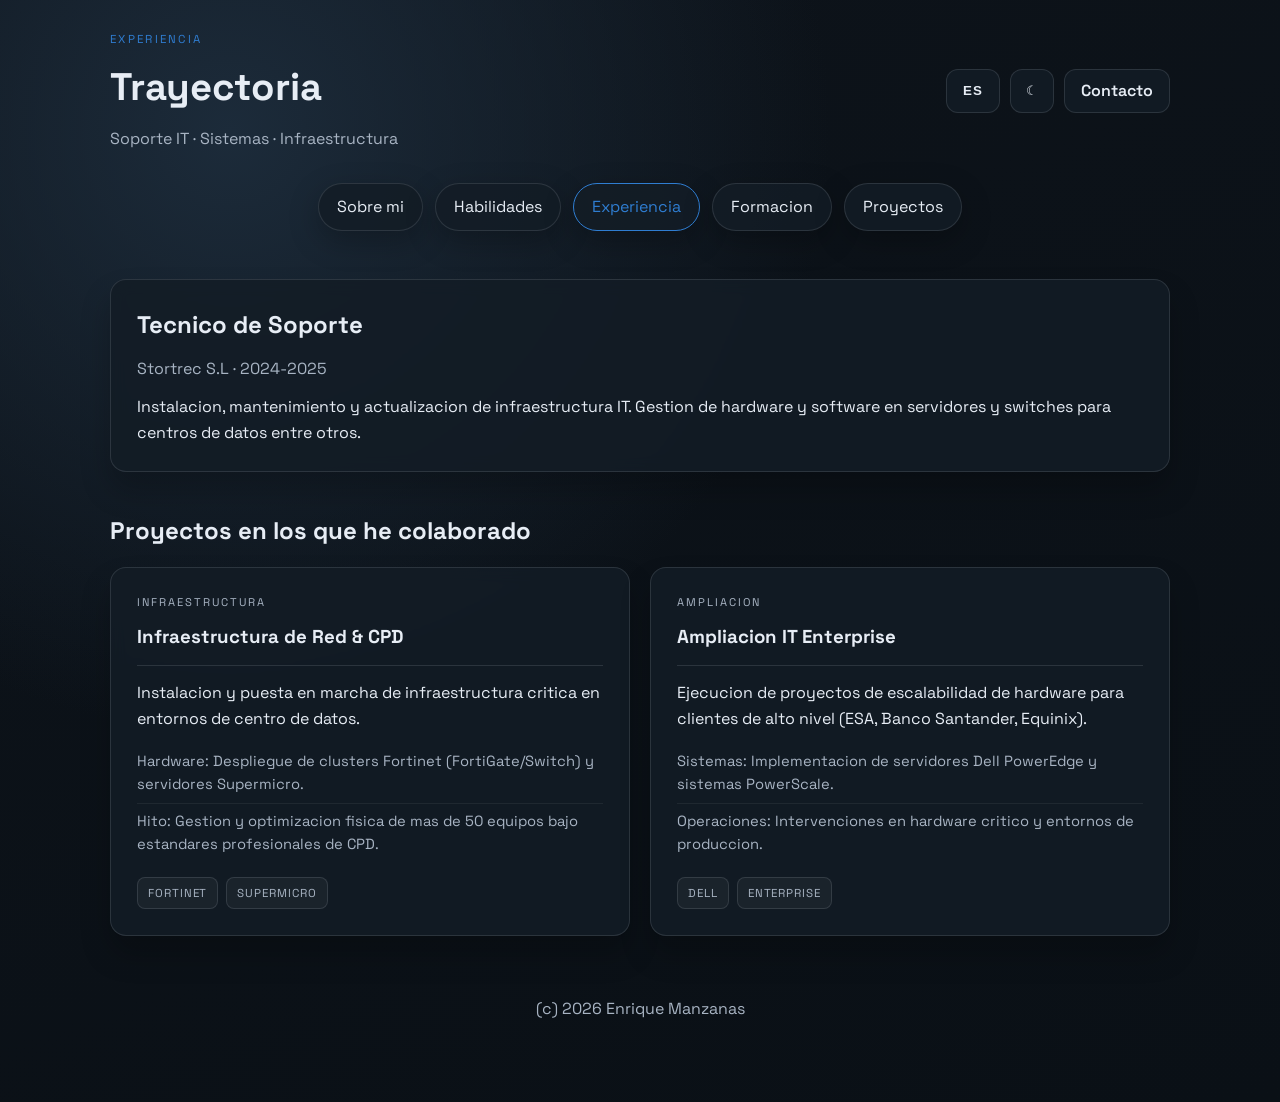
==== experiencia.html @ 2b767cfe "Portfolio personal v1" ====
﻿<!DOCTYPE html>
<html lang="es">
<head>
  <meta charset="UTF-8" />
  <meta name="viewport" content="width=device-width, initial-scale=1.0" />
  <title>Experiencia | Enrique Manzanas</title>
  <meta name="description" content="Experiencia profesional en soporte IT e infraestructura." />
  <link rel="stylesheet" href="styles/style.css" />
</head>
<body>
  <header class="site-header">
    <div class="container header-grid">
      <div>
        <p class="tag" data-lang-es="Experiencia" data-lang-en="Experience">Experiencia</p>
        <h1 data-lang-es="Trayectoria" data-lang-en="Career">Trayectoria</h1>
        <p class="subtitle" data-lang-es="Soporte IT &#183; Sistemas &#183; Infraestructura" data-lang-en="IT Support &#183; Systems &#183; Infrastructure">Soporte IT &#183; Sistemas &#183; Infraestructura</p>
      </div>
      <div class="header-actions">
        <button id="langBtn" class="lang-btn" type="button" aria-label="Cambiar idioma" title="Cambiar idioma">
          <span class="lang-label">ES</span>
        </button>
        <button id="themeBtn" class="theme-btn" type="button" aria-label="Cambiar a modo claro u oscuro" title="Cambiar tema">
          <span class="theme-icon" aria-hidden="true">&#9789;</span>
        </button>
        <a class="contact-btn" href="mailto:enriquemanz.1991@gmail.com?subject=Contacto%20desde%20portfolio" aria-label="Contacto por correo" title="Contacto" data-lang-es="Contacto" data-lang-en="Contact">Contacto</a>
      </div>
    </div>
    <nav class="floating-tabs" aria-label="Navegacion principal">
      <a class="tab" href="sobre-mi.html" data-lang-es="Sobre mi" data-lang-en="About me">Sobre mi</a>
      <a class="tab" href="habilidades.html" data-lang-es="Habilidades" data-lang-en="Skills">Habilidades</a>
      <a class="tab active" href="experiencia.html" data-lang-es="Experiencia" data-lang-en="Experience">Experiencia</a>
      <a class="tab" href="formacion.html" data-lang-es="Formacion" data-lang-en="Education">Formacion</a>
      <a class="tab" href="proyectos.html" data-lang-es="Proyectos" data-lang-en="Projects">Proyectos</a>
    </nav>
  </header>

  <main class="container">
    <section class="grid">
      <article class="card">
        <h2 data-lang-es="Tecnico de Soporte" data-lang-en="Support Technician">Tecnico de Soporte</h2>
        <p class="card-meta">Stortrec S.L &#183; 2024-2025</p>
        <p data-lang-es="Instalacion, mantenimiento y actualizacion de infraestructura IT. Gestion de hardware y software en servidores y switches para centros de datos entre otros."
           data-lang-en="Installation, maintenance, and upgrade of IT infrastructure. Hardware and software management on servers and switches for data centres, among others.">
          Instalacion, mantenimiento y actualizacion de infraestructura IT. Gestion de hardware y software en servidores y switches para centros de datos entre otros.
        </p>
      </article>
    </section>

    <section>
      <h2 class="section-title" data-lang-es="Proyectos en los que he colaborado" data-lang-en="Professional Projects">Proyectos Profesionales</h2>
      <div class="pro-grid">
        <article class="pro-card">
          <p class="pro-label" data-lang-es="Infraestructura" data-lang-en="Infrastructure">Infraestructura</p>
          <h3 data-lang-es="Infraestructura de Red & CPD" data-lang-en="Network & Data Centre Infrastructure">Infraestructura de Red & CPD</h3>
          <hr class="pro-divider" />
          <p data-lang-es="Instalacion y puesta en marcha de infraestructura critica en entornos de centro de datos."
             data-lang-en="Installation and commissioning of critical infrastructure in data centre environments.">
            Instalacion y puesta en marcha de infraestructura critica en entornos de centro de datos.
          </p>
          <ul class="pro-list">
            <li data-lang-es="Hardware: Despliegue de clusters Fortinet (FortiGate/Switch) y servidores Supermicro."
                data-lang-en="Hardware: Deployment of Fortinet clusters (FortiGate/Switch) and Supermicro servers.">
              Hardware: Despliegue de clusters Fortinet (FortiGate/Switch) y servidores Supermicro.
            </li>
            <li data-lang-es="Hito: Gestion y optimizacion fisica de mas de 50 equipos bajo estandares profesionales de CPD."
                data-lang-en="Milestone: Physical management and optimisation of 50+ devices under professional data centre standards.">
              Hito: Gestion y optimizacion fisica de mas de 50 equipos bajo estandares profesionales de CPD.
            </li>
          </ul>
          <div class="tag-row">
            <span class="tag-pill">Fortinet</span>
            <span class="tag-pill">Supermicro</span>
          </div>
        </article>

        <article class="pro-card">
          <p class="pro-label" data-lang-es="Ampliacion" data-lang-en="Expansion">Ampliacion</p>
          <h3 data-lang-es="Ampliacion IT Enterprise" data-lang-en="Enterprise IT Expansion">Ampliacion IT Enterprise</h3>
          <hr class="pro-divider" />
          <p data-lang-es="Ejecucion de proyectos de escalabilidad de hardware para clientes de alto nivel (ESA, Banco Santander, Equinix)."
             data-lang-en="Execution of hardware scalability projects for top-tier clients (ESA, Banco Santander, Equinix).">
            Ejecucion de proyectos de escalabilidad de hardware para clientes de alto nivel (ESA, Banco Santander, Equinix).
          </p>
          <ul class="pro-list">
            <li data-lang-es="Sistemas: Implementacion de servidores Dell PowerEdge y sistemas PowerScale."
                data-lang-en="Systems: Implementation of Dell PowerEdge servers and PowerScale systems.">
              Sistemas: Implementacion de servidores Dell PowerEdge y sistemas PowerScale.
            </li>
            <li data-lang-es="Operaciones: Intervenciones en hardware critico y entornos de produccion."
                data-lang-en="Operations: Interventions on critical hardware and production environments.">
              Operaciones: Intervenciones en hardware critico y entornos de produccion.
            </li>
          </ul>
          <div class="tag-row">
            <span class="tag-pill">Dell</span>
            <span class="tag-pill">Enterprise</span>
          </div>
        </article>
      </div>
    </section>
  </main>

  <footer class="site-footer">
    <div class="container">
      <p>(c) 2026 Enrique Manzanas</p>
    </div>
  </footer>

  <script src="scripts/theme.js" defer></script>
  <script src="scripts/lang.js" defer></script>
</body>
</html>
---- styles/style.css ----
@import url("https://fonts.googleapis.com/css2?family=Space+Grotesk:wght@400;600;700&display=swap");

:root {
  --bg: #0d131a;
  --bg-soft: #151e29;
  --card: rgba(19, 28, 38, 0.86);
  --text: #e7edf5;
  --muted: #a8b4c3;
  --accent: #2f7dd1;
  --border: rgba(231, 237, 245, 0.12);
}

html[data-theme="light"] {
  --bg: #f4f7fb;
  --bg-soft: #e7edf4;
  --card: rgba(255, 255, 255, 0.96);
  --text: #1b2430;
  --muted: #4a5a6b;
  --accent: #1f5fae;
  --border: rgba(27, 36, 48, 0.12);
}

* {
  box-sizing: border-box;
  margin: 0;
  padding: 0;
}

body {
  font-family: "Space Grotesk", "Segoe UI", sans-serif;
  color: var(--text);
  background: radial-gradient(circle at 18% 12%, #1c2b3a 0%, transparent 42%),
              linear-gradient(160deg, var(--bg) 0%, #0a1016 100%);
  min-height: 100vh;
  line-height: 1.6;
}

.container {
  max-width: 1100px;
  margin: 0 auto;
  padding: 0 20px 40px;
}

.site-header {
  padding: 30px 0 10px;
}

.header-grid {
  display: flex;
  justify-content: space-between;
  align-items: center;
  gap: 20px;
  padding: 0 20px;
}

.header-actions {
  display: inline-flex;
  align-items: center;
  gap: 10px;
}

.tag {
  text-transform: uppercase;
  letter-spacing: 0.2em;
  font-size: 0.72rem;
  color: var(--accent);
}

h1 {
  font-size: 2.4rem;
  margin: 8px 0;
}

.subtitle {
  color: var(--muted);
  font-size: 1rem;
}

.theme-btn {
  border: 1px solid var(--border);
  background: var(--card);
  color: var(--text);
  width: 44px;
  height: 44px;
  border-radius: 12px;
  cursor: pointer;
  transition: transform 0.2s, border-color 0.2s;
}

.lang-btn {
  border: 1px solid var(--border);
  background: var(--card);
  color: var(--text);
  height: 44px;
  min-width: 54px;
  border-radius: 12px;
  cursor: pointer;
  padding: 0 12px;
  font-weight: 600;
  letter-spacing: 0.08em;
  transition: transform 0.2s, border-color 0.2s;
}

.lang-btn:hover {
  transform: translateY(-2px);
  border-color: var(--accent);
}

.contact-btn {
  border: 1px solid var(--border);
  background: var(--card);
  color: var(--text);
  height: 44px;
  border-radius: 12px;
  padding: 0 16px;
  font-weight: 600;
  text-decoration: none;
  display: inline-flex;
  align-items: center;
  justify-content: center;
  transition: transform 0.2s, border-color 0.2s;
}

.contact-btn:hover {
  transform: translateY(-2px);
  border-color: var(--accent);
}

.theme-btn:hover {
  transform: translateY(-2px);
  border-color: var(--accent);
}

.floating-tabs {
  margin: 20px auto 0;
  display: flex;
  flex-wrap: wrap;
  justify-content: center;
  gap: 12px;
  padding: 12px;
}

.tab {
  text-decoration: none;
  color: var(--text);
  padding: 10px 18px;
  border-radius: 999px;
  border: 1px solid var(--border);
  background: var(--card);
  box-shadow: 0 10px 30px rgba(0, 0, 0, 0.25);
  transition: transform 0.2s, border-color 0.2s;
}

.tab:hover {
  transform: translateY(-2px);
  border-color: var(--accent);
}

.tab.active {
  border-color: var(--accent);
  color: var(--accent);
}

.hero {
  margin-top: 30px;
}

.card {
  background: var(--card);
  border: 1px solid var(--border);
  border-radius: 16px;
  padding: 26px;
  backdrop-filter: blur(8px);
  box-shadow: 0 18px 30px rgba(0, 0, 0, 0.22);
}

.card h2 {
  margin-bottom: 12px;
}

.card-meta {
  margin-bottom: 12px;
  color: var(--muted);
}

.legend {
  display: flex;
  gap: 16px;
  margin: 16px 0 8px;
  flex-wrap: wrap;
  font-size: 0.9rem;
  color: var(--muted);
}

.legend-item {
  display: inline-flex;
  align-items: center;
  gap: 8px;
}

.legend-dot {
  width: 12px;
  height: 12px;
  border-radius: 999px;
  display: inline-block;
}

.legend-dot.learning {
  background: #f0b429;
}

.legend-dot.mastered {
  background: #37b679;
}

.skill-tags {
  display: flex;
  flex-wrap: wrap;
  gap: 8px;
  margin-top: 12px;
}

.skill-tag {
  font-size: 0.8rem;
  font-weight: 600;
  padding: 6px 10px;
  border-radius: 999px;
  border: 1px solid var(--border);
  background: var(--card);
}

.skill-tag.learning {
  background: rgba(240, 180, 41, 0.18);
  border-color: rgba(240, 180, 41, 0.55);
  color: #f0b429;
}

.skill-tag.mastered {
  background: rgba(55, 182, 121, 0.18);
  border-color: rgba(55, 182, 121, 0.55);
  color: #37b679;
}

.grid {
  display: grid;
  grid-template-columns: repeat(auto-fit, minmax(240px, 1fr));
  gap: 20px;
  margin-top: 26px;
}

.section-title {
  font-size: 1.5rem;
  margin: 40px 0 16px;
}

.split {
  display: grid;
  grid-template-columns: repeat(auto-fit, minmax(260px, 1fr));
  gap: 20px;
}

.pro-grid {
  display: grid;
  grid-template-columns: repeat(auto-fit, minmax(280px, 1fr));
  gap: 20px;
}

.pro-card {
  background: var(--card);
  border: 1px solid var(--border);
  border-radius: 16px;
  padding: 26px;
  backdrop-filter: blur(8px);
  box-shadow: 0 18px 30px rgba(0, 0, 0, 0.22);
}

.pro-label {
  text-transform: uppercase;
  letter-spacing: 0.18em;
  font-size: 0.7rem;
  color: var(--muted);
  margin-bottom: 10px;
}

.pro-divider {
  border: none;
  border-top: 1px solid var(--border);
  margin: 14px 0;
}

.pro-list {
  list-style: none;
  padding-left: 0;
  margin: 12px 0;
}

.pro-list li {
  padding: 6px 0;
  border-bottom: 1px solid rgba(255, 255, 255, 0.06);
  color: var(--muted);
  font-size: 0.92rem;
}

.pro-list li:last-child {
  border-bottom: none;
}

.tag-row {
  display: flex;
  gap: 8px;
  margin-top: 14px;
  flex-wrap: wrap;
}

.tag-pill {
  font-size: 0.72rem;
  text-transform: uppercase;
  letter-spacing: 0.08em;
  padding: 6px 10px;
  border-radius: 8px;
  border: 1px solid var(--border);
  color: var(--muted);
  background: rgba(255, 255, 255, 0.04);
}

.site-footer {
  text-align: center;
  padding: 20px 0 40px;
  color: var(--muted);
}

@media (max-width: 768px) {
  .header-grid {
    flex-direction: column;
    align-items: flex-start;
  }

  h1 {
    font-size: 2rem;
  }

  .floating-tabs {
    justify-content: flex-start;
  }
}
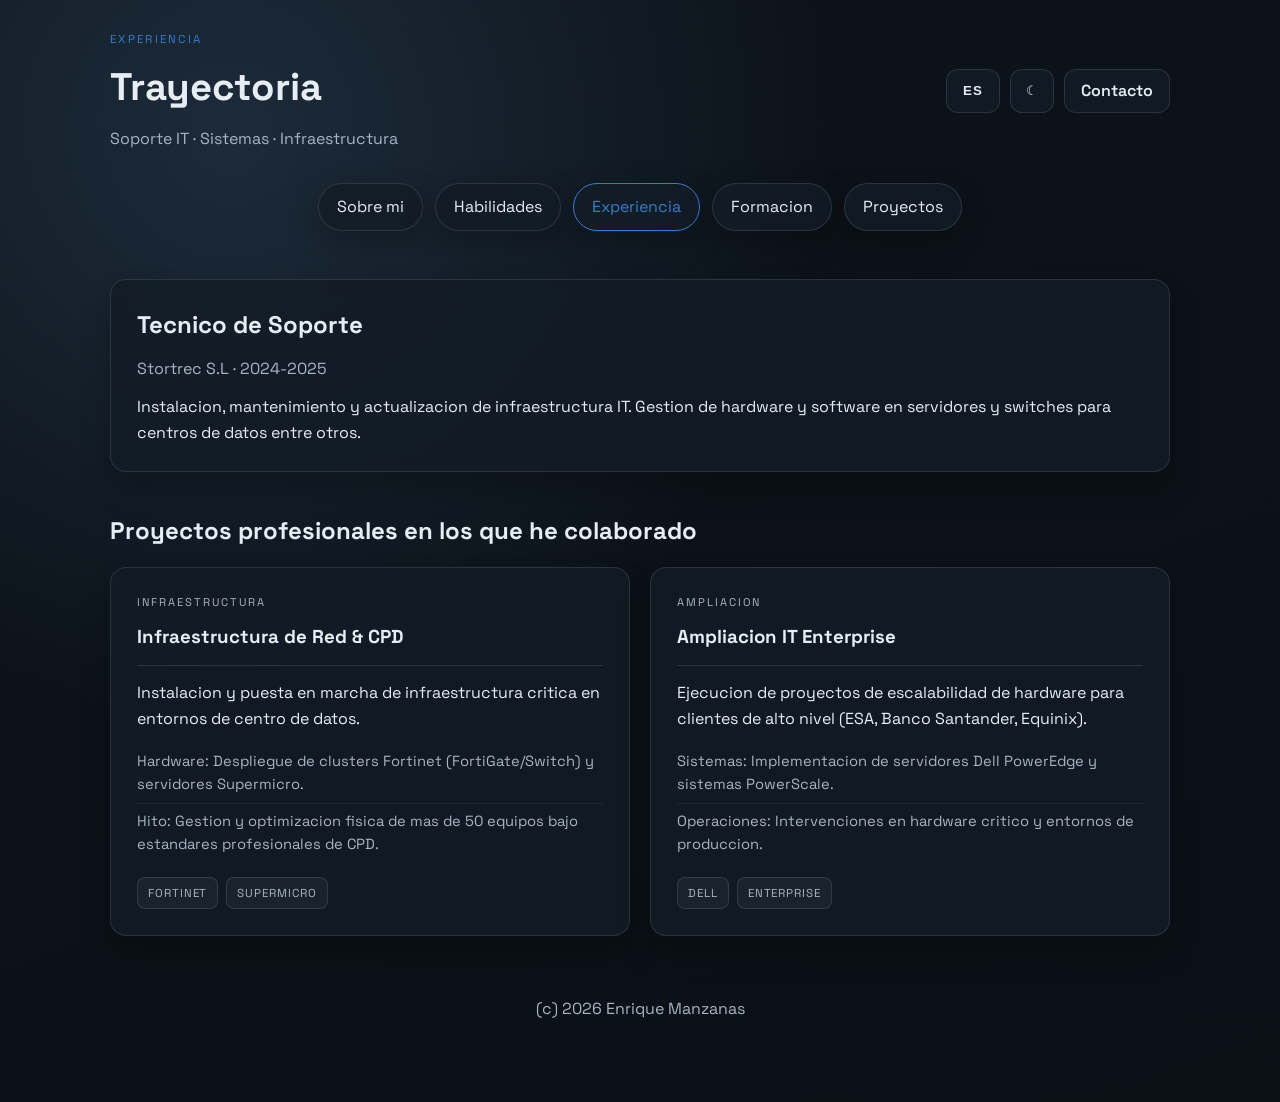
==== commit 193f54ef: "Añadido cambios en pestaña principal" ====
--- a/experiencia.html
+++ b/experiencia.html
@@ -3,7 +3,7 @@
 <head>
   <meta charset="UTF-8" />
   <meta name="viewport" content="width=device-width, initial-scale=1.0" />
-  <title>Experiencia | Enrique Manzanas</title>
+  <title>Experiencia | Enrique Manzanas Acevedo</title>
   <meta name="description" content="Experiencia profesional en soporte IT e infraestructura." />
   <link rel="stylesheet" href="styles/style.css" />
 </head>
@@ -47,7 +47,7 @@
     </section>
 
     <section>
-      <h2 class="section-title" data-lang-es="Proyectos en los que he colaborado" data-lang-en="Professional Projects">Proyectos Profesionales</h2>
+      <h2 class="section-title" data-lang-es="Proyectos profesionales en los que he colaborado" data-lang-en="Professional Projects">Proyectos Profesionales</h2>
       <div class="pro-grid">
         <article class="pro-card">
           <p class="pro-label" data-lang-es="Infraestructura" data-lang-en="Infrastructure">Infraestructura</p>
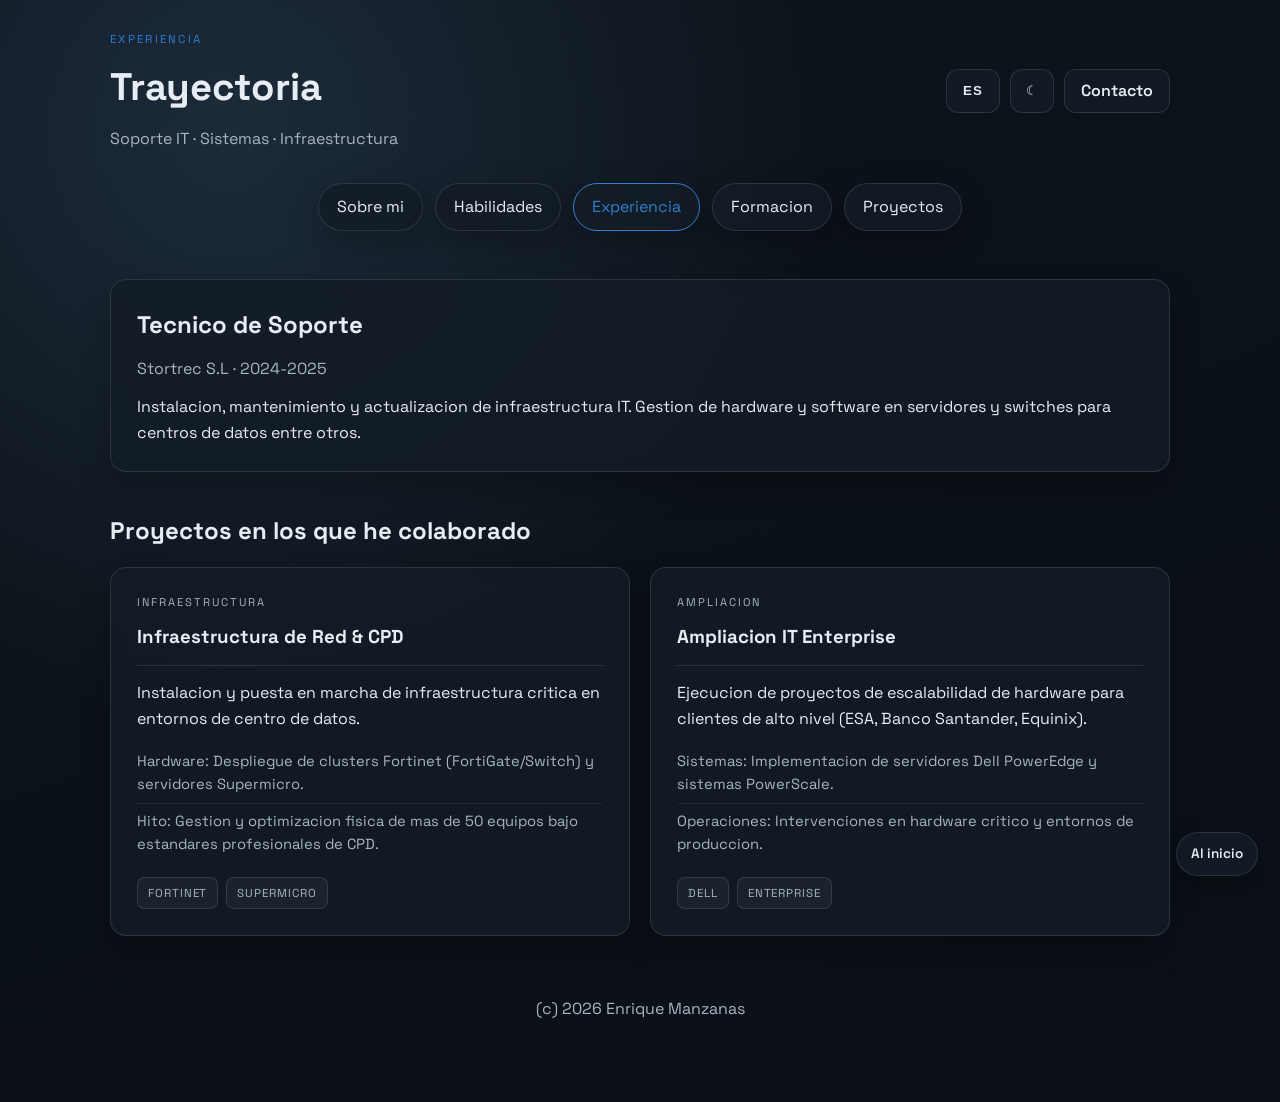
==== commit 795683a5: "readme actualizado, añadido boton para volver a la pagina principal, añadido github a backend y camb" ====
--- a/experiencia.html
+++ b/experiencia.html
@@ -47,7 +47,7 @@
     </section>
 
     <section>
-      <h2 class="section-title" data-lang-es="Proyectos profesionales en los que he colaborado" data-lang-en="Professional Projects">Proyectos Profesionales</h2>
+      <h2 class="section-title" data-lang-es="Proyectos en los que he colaborado" data-lang-en="Professional Projects">Proyectos Profesionales</h2>
       <div class="pro-grid">
         <article class="pro-card">
           <p class="pro-label" data-lang-es="Infraestructura" data-lang-en="Infrastructure">Infraestructura</p>
@@ -106,6 +106,8 @@
     </div>
   </footer>
 
+  <a class="home-fab" href="index.html" aria-label="Ir al inicio" title="Inicio" data-lang-es="Al inicio" data-lang-en="Home">Al inicio</a>
+
   <script src="scripts/theme.js" defer></script>
   <script src="scripts/lang.js" defer></script>
 </body>
--- a/styles/style.css
+++ b/styles/style.css
@@ -126,6 +126,35 @@
   border-color: var(--accent);
 }
 
+.home-fab {
+  position: fixed;
+  right: 22px;
+  bottom: 24px;
+  z-index: 80;
+  padding: 10px 14px;
+  border-radius: 999px;
+  border: 1px solid var(--border);
+  background: var(--card);
+  color: var(--text);
+  text-decoration: none;
+  font-weight: 600;
+  font-size: 0.85rem;
+  box-shadow: 0 12px 24px rgba(0, 0, 0, 0.25);
+  transition: transform 0.2s, border-color 0.2s;
+}
+
+.home-fab:hover {
+  transform: translateY(-2px);
+  border-color: var(--accent);
+}
+
+@media (max-width: 768px) {
+  .home-fab {
+    right: 12px;
+    bottom: 16px;
+  }
+}
+
 .theme-btn:hover {
   transform: translateY(-2px);
   border-color: var(--accent);
@@ -178,6 +207,68 @@
   margin-bottom: 12px;
 }
 
+.strengths-list {
+  list-style: none;
+  padding: 0;
+  margin: 10px 0 18px;
+  display: grid;
+  gap: 10px;
+}
+
+.strengths-list li {
+  display: grid;
+  gap: 6px;
+  color: var(--muted);
+  font-size: 0.95rem;
+}
+
+.strength-pill {
+  display: inline-flex;
+  align-items: center;
+  justify-content: center;
+  padding: 4px 10px;
+  border-radius: 999px;
+  border: 1px solid var(--border);
+  color: var(--text);
+  background: rgba(47, 125, 209, 0.18);
+  font-size: 0.75rem;
+  letter-spacing: 0.08em;
+  text-transform: uppercase;
+  width: fit-content;
+}
+
+.strengths-bars {
+  display: grid;
+  gap: 10px;
+  margin-top: 6px;
+}
+
+.strength-bar {
+  display: grid;
+  gap: 6px;
+}
+
+.strength-bar .label {
+  font-size: 0.85rem;
+  color: var(--muted);
+}
+
+.strength-bar .bar {
+  height: 10px;
+  border-radius: 999px;
+  background: rgba(255, 255, 255, 0.08);
+  overflow: hidden;
+  border: 1px solid var(--border);
+}
+
+.strength-bar .fill {
+  display: block;
+  height: 100%;
+  width: var(--w);
+  background: linear-gradient(90deg, #2f7dd1 0%, #37b679 100%);
+  border-radius: 999px;
+}
+
 .card-meta {
   margin-bottom: 12px;
   color: var(--muted);
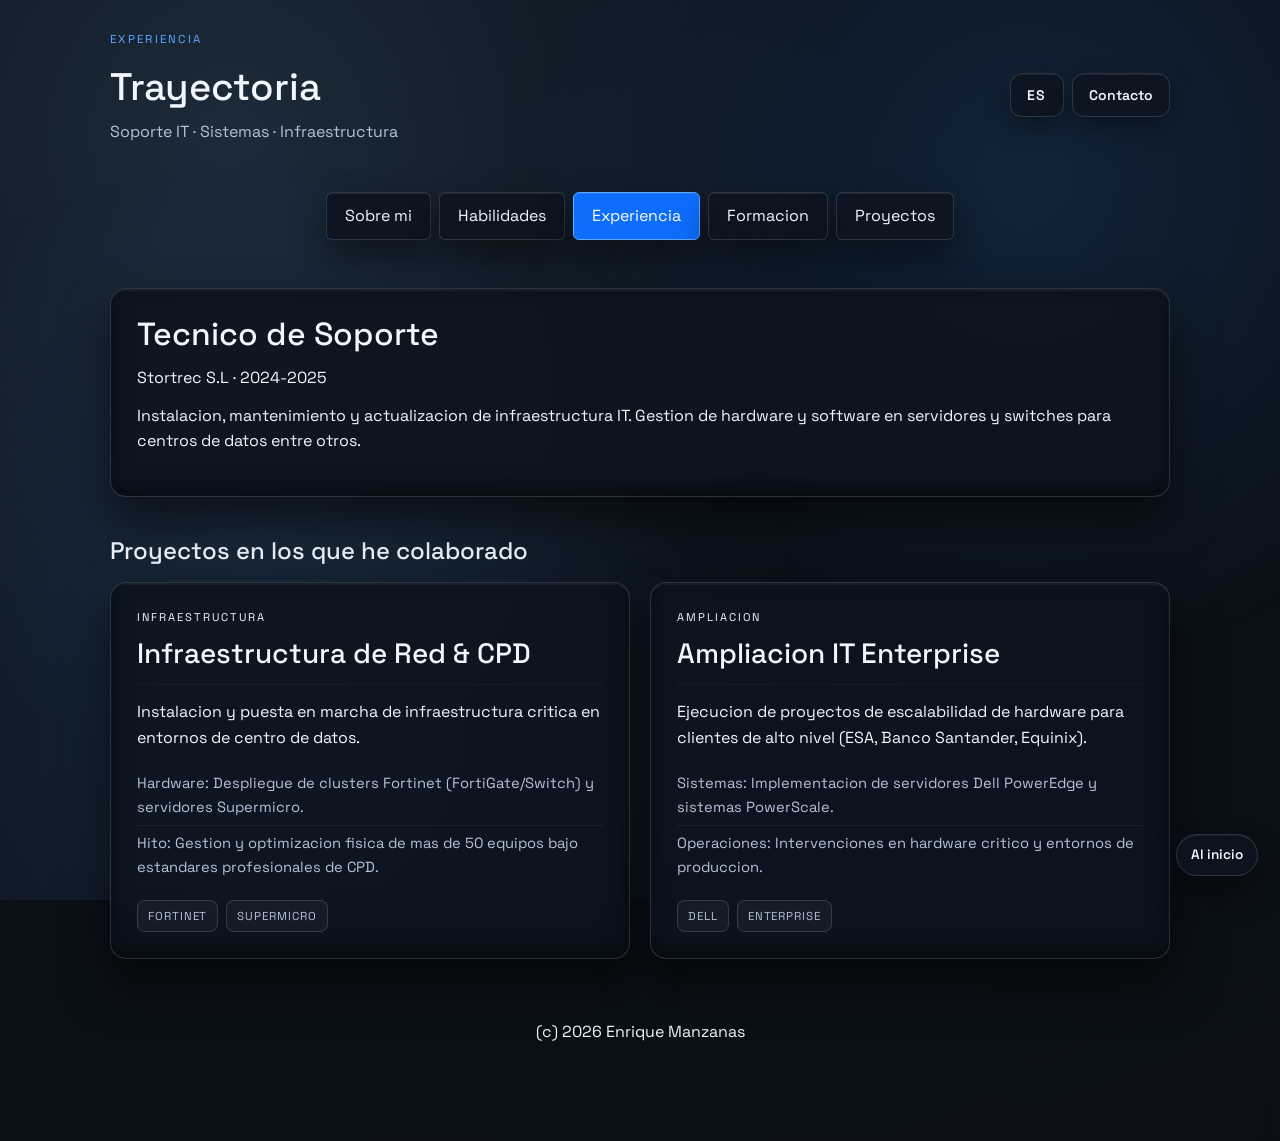
==== commit 4f93d309: "Cambio de estilo UX y UI" ====
--- a/experiencia.html
+++ b/experiencia.html
@@ -5,32 +5,30 @@
   <meta name="viewport" content="width=device-width, initial-scale=1.0" />
   <title>Experiencia | Enrique Manzanas Acevedo</title>
   <meta name="description" content="Experiencia profesional en soporte IT e infraestructura." />
+  <link rel="stylesheet" href="https://cdn.jsdelivr.net/npm/bootstrap@5.3.3/dist/css/bootstrap.min.css" integrity="sha384-QWTKZyjpPEjISv5WaRU9OFeRpok6YctnYmDr5pNlyT2bRjXh0JMhjY6hW+ALEwIH" crossorigin="anonymous" />
   <link rel="stylesheet" href="styles/style.css" />
 </head>
 <body>
   <header class="site-header">
-    <div class="container header-grid">
+    <div class="container header-grid d-flex align-items-center justify-content-between gap-3 flex-wrap">
       <div>
         <p class="tag" data-lang-es="Experiencia" data-lang-en="Experience">Experiencia</p>
         <h1 data-lang-es="Trayectoria" data-lang-en="Career">Trayectoria</h1>
         <p class="subtitle" data-lang-es="Soporte IT &#183; Sistemas &#183; Infraestructura" data-lang-en="IT Support &#183; Systems &#183; Infrastructure">Soporte IT &#183; Sistemas &#183; Infraestructura</p>
       </div>
-      <div class="header-actions">
-        <button id="langBtn" class="lang-btn" type="button" aria-label="Cambiar idioma" title="Cambiar idioma">
+      <div class="header-actions d-flex align-items-center gap-2">
+        <button id="langBtn" class="lang-btn btn btn-outline-primary btn-sm" type="button" aria-label="Cambiar idioma" title="Cambiar idioma">
           <span class="lang-label">ES</span>
         </button>
-        <button id="themeBtn" class="theme-btn" type="button" aria-label="Cambiar a modo claro u oscuro" title="Cambiar tema">
-          <span class="theme-icon" aria-hidden="true">&#9789;</span>
-        </button>
-        <a class="contact-btn" href="mailto:enriquemanz.1991@gmail.com?subject=Contacto%20desde%20portfolio" aria-label="Contacto por correo" title="Contacto" data-lang-es="Contacto" data-lang-en="Contact">Contacto</a>
+        <a class="contact-btn btn btn-primary btn-sm" href="mailto:enriquemanz.1991@gmail.com?subject=Contacto%20desde%20portfolio" aria-label="Contacto por correo" title="Contacto" data-lang-es="Contacto" data-lang-en="Contact">Contacto</a>
       </div>
     </div>
-    <nav class="floating-tabs" aria-label="Navegacion principal">
-      <a class="tab" href="sobre-mi.html" data-lang-es="Sobre mi" data-lang-en="About me">Sobre mi</a>
-      <a class="tab" href="habilidades.html" data-lang-es="Habilidades" data-lang-en="Skills">Habilidades</a>
-      <a class="tab active" href="experiencia.html" data-lang-es="Experiencia" data-lang-en="Experience">Experiencia</a>
-      <a class="tab" href="formacion.html" data-lang-es="Formacion" data-lang-en="Education">Formacion</a>
-      <a class="tab" href="proyectos.html" data-lang-es="Proyectos" data-lang-en="Projects">Proyectos</a>
+    <nav class="floating-tabs nav nav-pills justify-content-center gap-2" aria-label="Navegacion principal">
+      <a class="tab nav-link" href="sobre-mi.html" data-lang-es="Sobre mi" data-lang-en="About me">Sobre mi</a>
+      <a class="tab nav-link" href="habilidades.html" data-lang-es="Habilidades" data-lang-en="Skills">Habilidades</a>
+      <a class="tab nav-link active" href="experiencia.html" data-lang-es="Experiencia" data-lang-en="Experience">Experiencia</a>
+      <a class="tab nav-link" href="formacion.html" data-lang-es="Formacion" data-lang-en="Education">Formacion</a>
+      <a class="tab nav-link" href="proyectos.html" data-lang-es="Proyectos" data-lang-en="Projects">Proyectos</a>
     </nav>
   </header>
 
@@ -106,9 +104,9 @@
     </div>
   </footer>
 
-  <a class="home-fab" href="index.html" aria-label="Ir al inicio" title="Inicio" data-lang-es="Al inicio" data-lang-en="Home">Al inicio</a>
+  <a class="home-fab btn btn-primary btn-sm" href="index.html" aria-label="Ir al inicio" title="Inicio" data-lang-es="Al inicio" data-lang-en="Home">Al inicio</a>
 
-  <script src="scripts/theme.js" defer></script>
+  <script src="https://cdn.jsdelivr.net/npm/bootstrap@5.3.3/dist/js/bootstrap.bundle.min.js" integrity="sha384-YvpcrYf0tY3lHB60NNkmXc5s9fDVZLESaAA55NDzOxhy9GkcIdslK1eN7N6jIeHz" crossorigin="anonymous"></script>
   <script src="scripts/lang.js" defer></script>
 </body>
 </html>
--- a/styles/style.css
+++ b/styles/style.css
@@ -1,23 +1,23 @@
 @import url("https://fonts.googleapis.com/css2?family=Space+Grotesk:wght@400;600;700&display=swap");
 
 :root {
-  --bg: #0d131a;
-  --bg-soft: #151e29;
-  --card: rgba(19, 28, 38, 0.86);
-  --text: #e7edf5;
-  --muted: #a8b4c3;
-  --accent: #2f7dd1;
-  --border: rgba(231, 237, 245, 0.12);
+  --bg: #0b1119;
+  --bg-soft: #141e2c;
+  --card: rgba(14, 20, 32, 0.9);
+  --text: #f1f6ff;
+  --muted: #b5c2d9;
+  --accent: #5aa8ff;
+  --border: rgba(241, 246, 255, 0.14);
 }
 
 html[data-theme="light"] {
-  --bg: #f4f7fb;
-  --bg-soft: #e7edf4;
-  --card: rgba(255, 255, 255, 0.96);
-  --text: #1b2430;
-  --muted: #4a5a6b;
-  --accent: #1f5fae;
-  --border: rgba(27, 36, 48, 0.12);
+  --bg: #f5f8ff;
+  --bg-soft: #e6eefb;
+  --card: rgba(255, 255, 255, 0.98);
+  --text: #172132;
+  --muted: #4b5a74;
+  --accent: #2f73c9;
+  --border: rgba(23, 33, 50, 0.12);
 }
 
 * {
@@ -33,6 +33,38 @@
               linear-gradient(160deg, var(--bg) 0%, #0a1016 100%);
   min-height: 100vh;
   line-height: 1.6;
+}
+
+/* Forzar legibilidad general (evita texto oscuro heredado de Bootstrap) */
+body,
+.card,
+.pro-card,
+.tab,
+.nav-link,
+.section-title,
+.card h2,
+.card h3,
+.card p,
+.pro-card h3,
+.pro-card p,
+.pro-list li,
+.legend,
+.card-meta,
+.strength-bar .label,
+.site-footer,
+.site-footer p {
+  color: var(--text);
+}
+
+body::before {
+  content: "";
+  position: fixed;
+  inset: 0;
+  background:
+    radial-gradient(circle at 80% 20%, rgba(47, 125, 209, 0.18), transparent 40%),
+    radial-gradient(circle at 20% 80%, rgba(90, 168, 255, 0.14), transparent 45%);
+  pointer-events: none;
+  z-index: -1;
 }
 
 .container {
@@ -57,6 +89,12 @@
   display: inline-flex;
   align-items: center;
   gap: 10px;
+}
+
+.site-header,
+main,
+.floating-tabs {
+  perspective: 1000px;
 }
 
 .tag {
@@ -98,7 +136,10 @@
   padding: 0 12px;
   font-weight: 600;
   letter-spacing: 0.08em;
-  transition: transform 0.2s, border-color 0.2s;
+  transition: transform 0.2s, border-color 0.2s, box-shadow 0.2s;
+  box-shadow:
+    0 10px 24px rgba(0, 0, 0, 0.35),
+    0 1px 0 rgba(255, 255, 255, 0.06) inset;
 }
 
 .lang-btn:hover {
@@ -118,7 +159,10 @@
   display: inline-flex;
   align-items: center;
   justify-content: center;
-  transition: transform 0.2s, border-color 0.2s;
+  transition: transform 0.2s, border-color 0.2s, box-shadow 0.2s;
+  box-shadow:
+    0 10px 24px rgba(0, 0, 0, 0.35),
+    0 1px 0 rgba(255, 255, 255, 0.06) inset;
 }
 
 .contact-btn:hover {
@@ -139,8 +183,10 @@
   text-decoration: none;
   font-weight: 600;
   font-size: 0.85rem;
-  box-shadow: 0 12px 24px rgba(0, 0, 0, 0.25);
-  transition: transform 0.2s, border-color 0.2s;
+  box-shadow:
+    0 16px 30px rgba(0, 0, 0, 0.4),
+    0 1px 0 rgba(255, 255, 255, 0.06) inset;
+  transition: transform 0.2s, border-color 0.2s, box-shadow 0.2s;
 }
 
 .home-fab:hover {
@@ -176,13 +222,18 @@
   border-radius: 999px;
   border: 1px solid var(--border);
   background: var(--card);
-  box-shadow: 0 10px 30px rgba(0, 0, 0, 0.25);
-  transition: transform 0.2s, border-color 0.2s;
+  box-shadow:
+    0 16px 34px rgba(0, 0, 0, 0.45),
+    0 1px 0 rgba(255, 255, 255, 0.08) inset;
+  transition: transform 0.2s, border-color 0.2s, box-shadow 0.2s;
 }
 
 .tab:hover {
-  transform: translateY(-2px);
+  transform: translateY(-4px) rotateX(2deg);
   border-color: var(--accent);
+  box-shadow:
+    0 24px 48px rgba(0, 0, 0, 0.55),
+    0 2px 0 rgba(255, 255, 255, 0.1) inset;
 }
 
 .tab.active {
@@ -200,7 +251,22 @@
   border-radius: 16px;
   padding: 26px;
   backdrop-filter: blur(8px);
-  box-shadow: 0 18px 30px rgba(0, 0, 0, 0.22);
+  box-shadow:
+    0 24px 48px rgba(0, 0, 0, 0.55),
+    0 2px 0 rgba(255, 255, 255, 0.05) inset,
+    0 -8px 22px rgba(0, 0, 0, 0.45) inset;
+  transform: translateZ(0);
+  transform-style: preserve-3d;
+  transition: transform 0.25s ease, box-shadow 0.25s ease, border-color 0.25s ease;
+}
+
+.card:hover {
+  transform: translateY(-8px) rotateX(3deg) rotateY(-3deg);
+  box-shadow:
+    0 36px 80px rgba(0, 0, 0, 0.65),
+    0 3px 0 rgba(255, 255, 255, 0.08) inset,
+    0 -12px 28px rgba(0, 0, 0, 0.5) inset;
+  border-color: rgba(90, 168, 255, 0.45);
 }
 
 .card h2 {
@@ -218,7 +284,7 @@
 .strengths-list li {
   display: grid;
   gap: 6px;
-  color: var(--muted);
+  color: var(--text);
   font-size: 0.95rem;
 }
 
@@ -362,7 +428,22 @@
   border-radius: 16px;
   padding: 26px;
   backdrop-filter: blur(8px);
-  box-shadow: 0 18px 30px rgba(0, 0, 0, 0.22);
+  box-shadow:
+    0 24px 48px rgba(0, 0, 0, 0.55),
+    0 2px 0 rgba(255, 255, 255, 0.05) inset,
+    0 -8px 22px rgba(0, 0, 0, 0.45) inset;
+  transform: translateZ(0);
+  transform-style: preserve-3d;
+  transition: transform 0.25s ease, box-shadow 0.25s ease, border-color 0.25s ease;
+}
+
+.pro-card:hover {
+  transform: translateY(-8px) rotateX(3deg) rotateY(-3deg);
+  box-shadow:
+    0 36px 80px rgba(0, 0, 0, 0.65),
+    0 3px 0 rgba(255, 255, 255, 0.08) inset,
+    0 -12px 28px rgba(0, 0, 0, 0.5) inset;
+  border-color: rgba(90, 168, 255, 0.45);
 }
 
 .pro-label {
